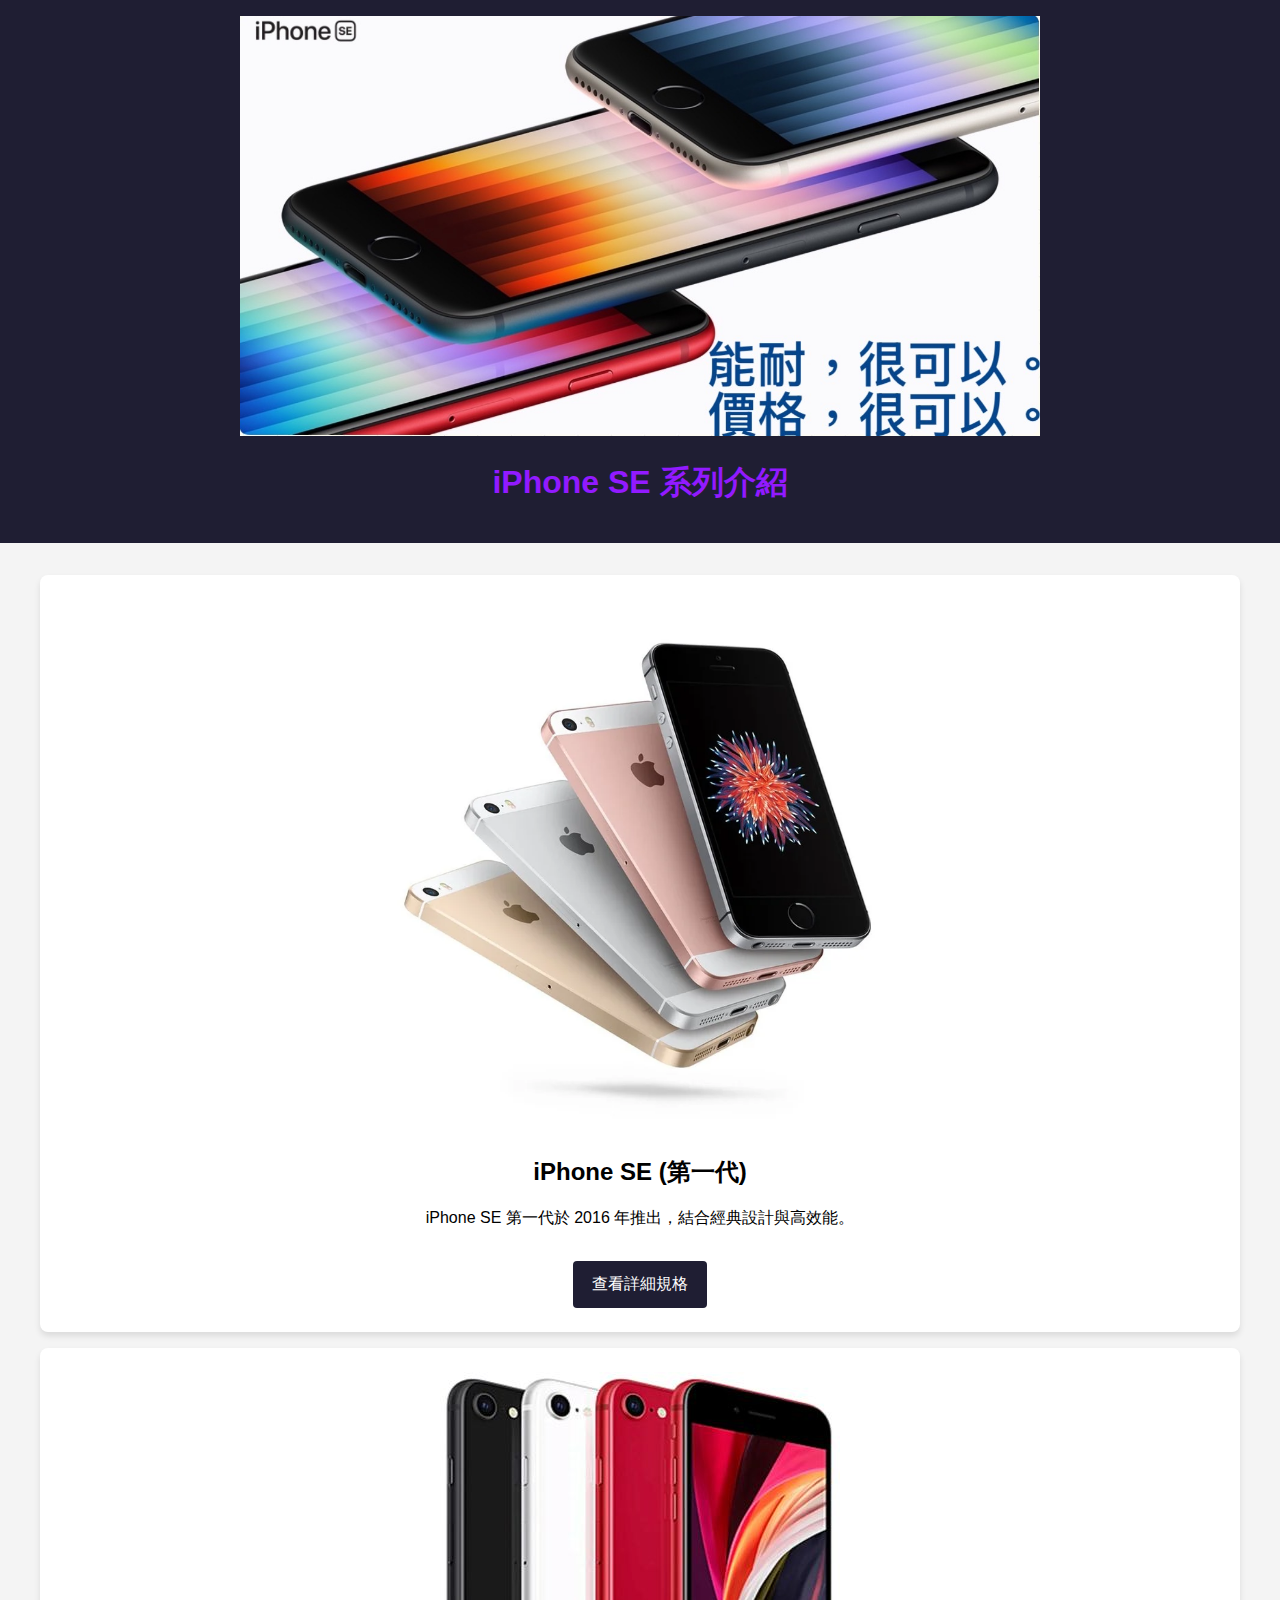
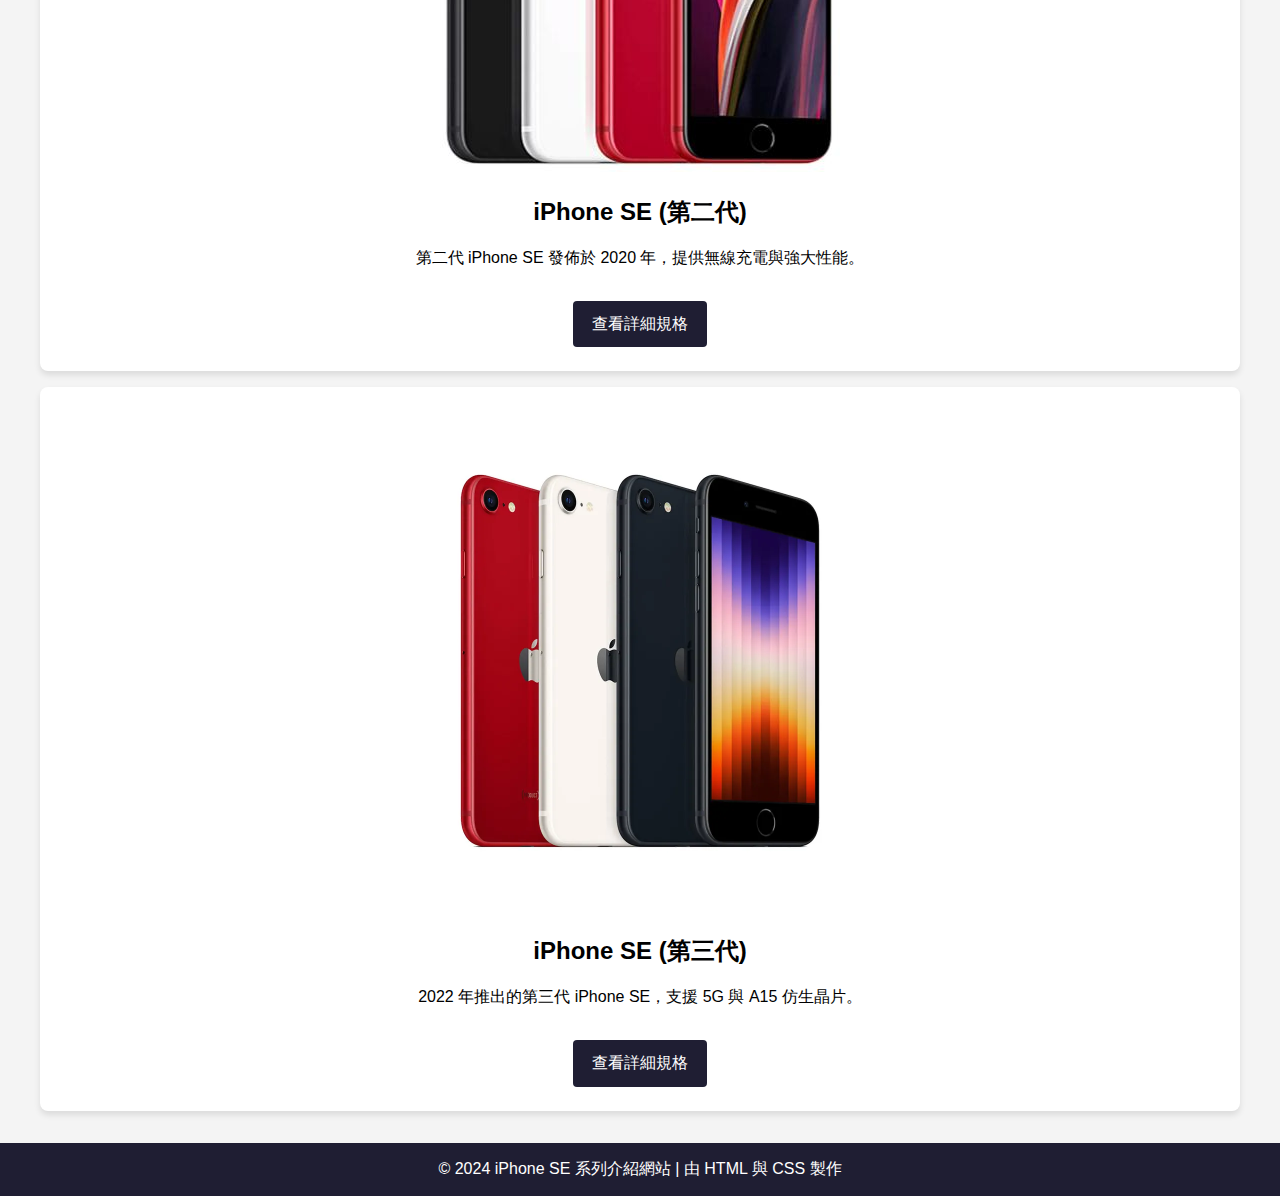
==== index.html @ 806b2346 "Add files via upload" ====
<!DOCTYPE html>
<html lang="zh-Hant">
<head>
    <meta charset="UTF-8">
    <meta name="viewport" content="width=device-width, initial-scale=1.0">
    <title>iPhone SE 系列介紹</title>
    <link rel="stylesheet" href="style.css">
    <link rel="icon" type="image/x-icon" href="apple.ico">
</head>
<body>
    <header>
        <img src="iphone-se_overview.jpg"  class="header-logo"width="800">
        <h1>iPhone SE 系列介紹</h1>
    </header>

    <div class="container">
        <div class="card">
            <img src=iphone-se-1st.jpg alt="iPhone SE 第一代" width="800">
            <h2>iPhone SE (第一代)</h2>
            <p>iPhone SE 第一代於 2016 年推出，結合經典設計與高效能。</p>
            <a href="iphone-se-1st.html">查看詳細規格</a>
        </div>

        <div class="card">
            <img src=iphone-se-2nd.jpg alt="iPhone SE 第二代"width="400">
            <h2>iPhone SE (第二代)</h2>
            <p>第二代 iPhone SE 發佈於 2020 年，提供無線充電與強大性能。</p>
            <a href="iphone-se-2nd.html">查看詳細規格</a>
        </div>

        <div class="card">
            <img src=iphone-se-3rd.jpg alt="iPhone SE 第三代"width="500">
            <h2>iPhone SE (第三代)</h2>
            <p>2022 年推出的第三代 iPhone SE，支援 5G 與 A15 仿生晶片。</p>
            <a href="iphone-se-3rd.html">查看詳細規格</a> 
        </div>
    </div>

    <footer>
        &copy; 2024 iPhone SE 系列介紹網站 | 由 HTML 與 CSS 製作
    </footer>
</body>
</html>
---- style.css ----
/* style.css */
body {
    font-family: Arial, sans-serif;
    margin: 0;
    padding: 0;
    background-color: #f4f4f4;
}

header {
    background-color: #1f1e33;
    padding: 1rem 0;
    text-align: center;
}
header h1 {
            color:  #921AFF ;
        }
.header-logo {
    max-width: 100%; 
    height: auto;  
    margin: 0 auto;  
}
.container {
    max-width: 1200px;
    margin: 2rem auto;
    padding: 0 1rem;
}

.card {
    background: white;
    border-radius: 8px;
    box-shadow: 0 4px 6px rgba(0, 0, 0, 0.1);
    margin: 1rem 0;
    padding: 1.5rem;
    text-align: center;
}

.card img {
    max-width: 100%;
    height: auto;
    border-radius: 8px;
}

.card a {
    display: inline-block;
    margin-top: 1rem;
    padding: 0.8rem 1.2rem;
    background-color: #1f1e33;
    color: white;
    text-decoration: none;
    border-radius: 4px;
    font-size: 1rem;
}

.card a:hover {
    background-color: #005bb5;
}

footer {
    text-align: center;
    padding: 1rem;
    background-color: #1f1e33;
    color: white;
    margin-top: 2rem;
}
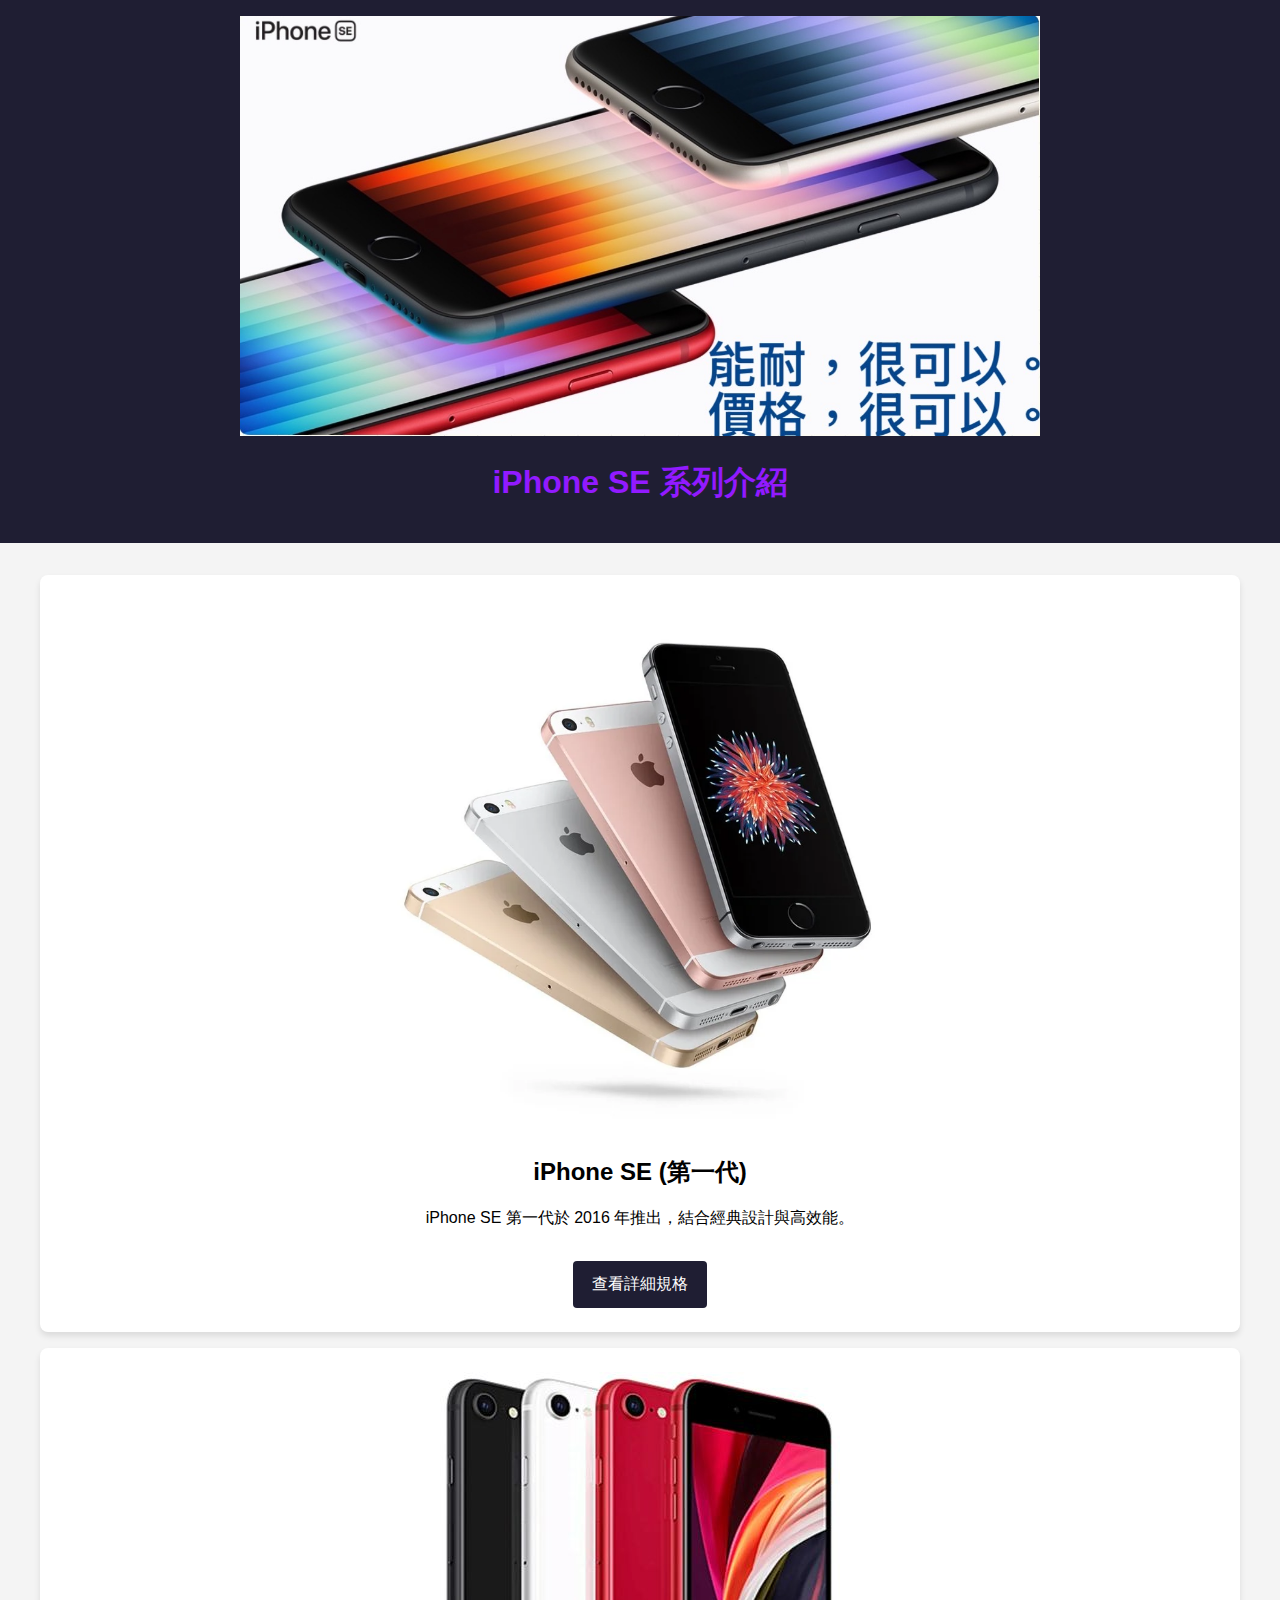
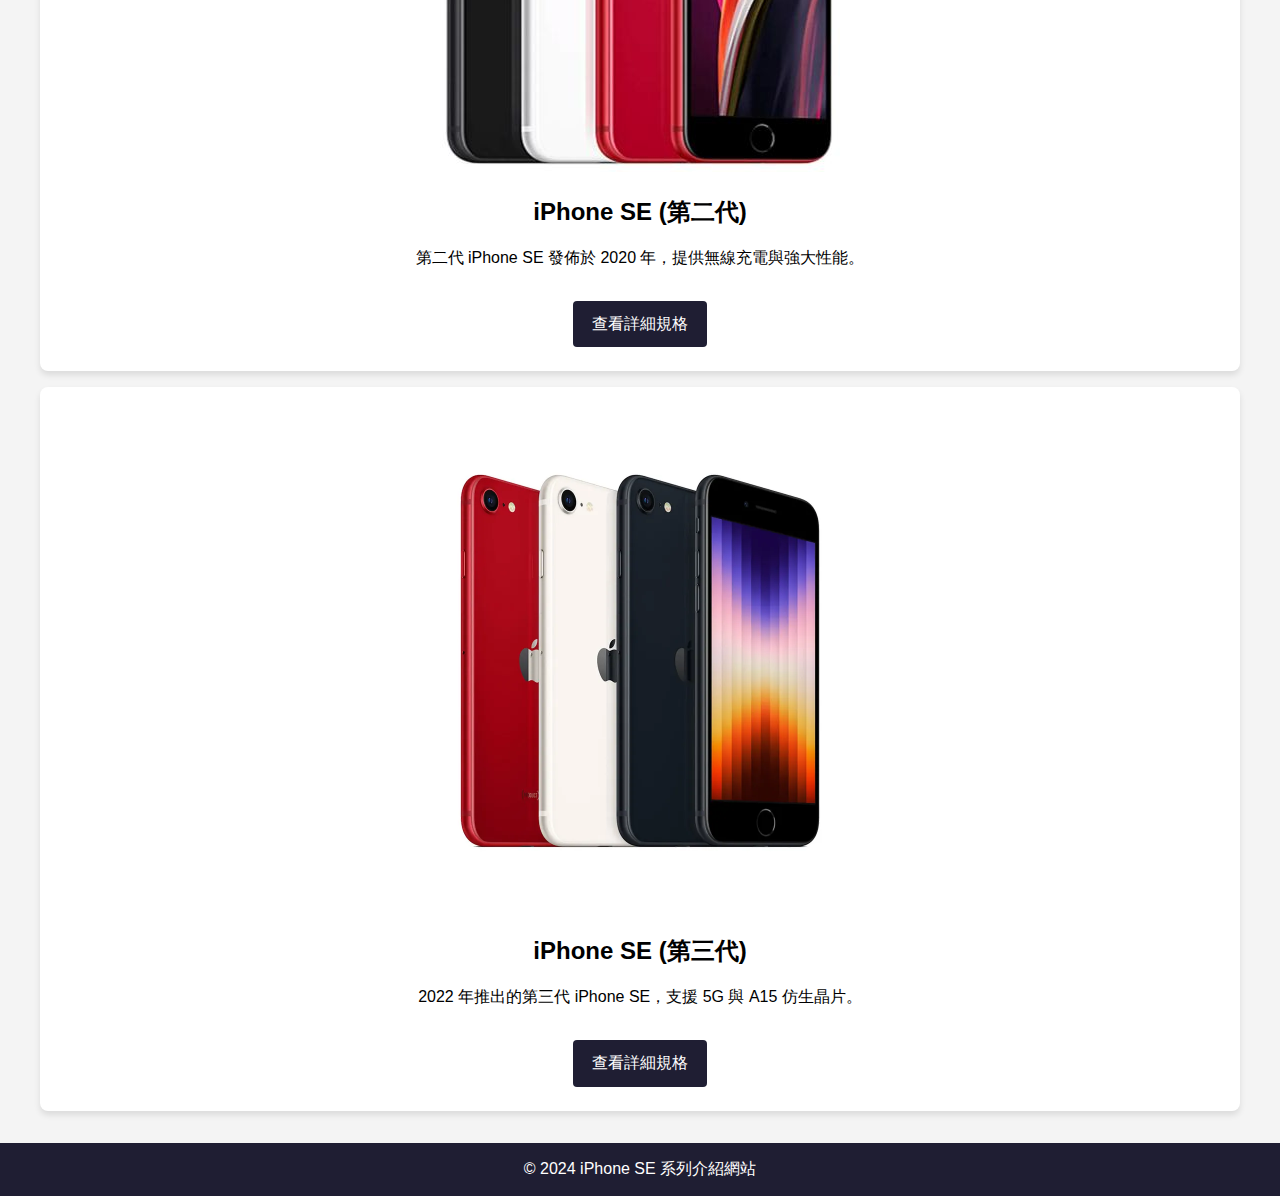
==== commit 4d3a3ebb: "Update index.html" ====
--- a/index.html
+++ b/index.html
@@ -37,7 +37,7 @@
     </div>
 
     <footer>
-        &copy; 2024 iPhone SE 系列介紹網站 | 由 HTML 與 CSS 製作
+        &copy; 2024 iPhone SE 系列介紹網站 
     </footer>
 </body>
 </html>
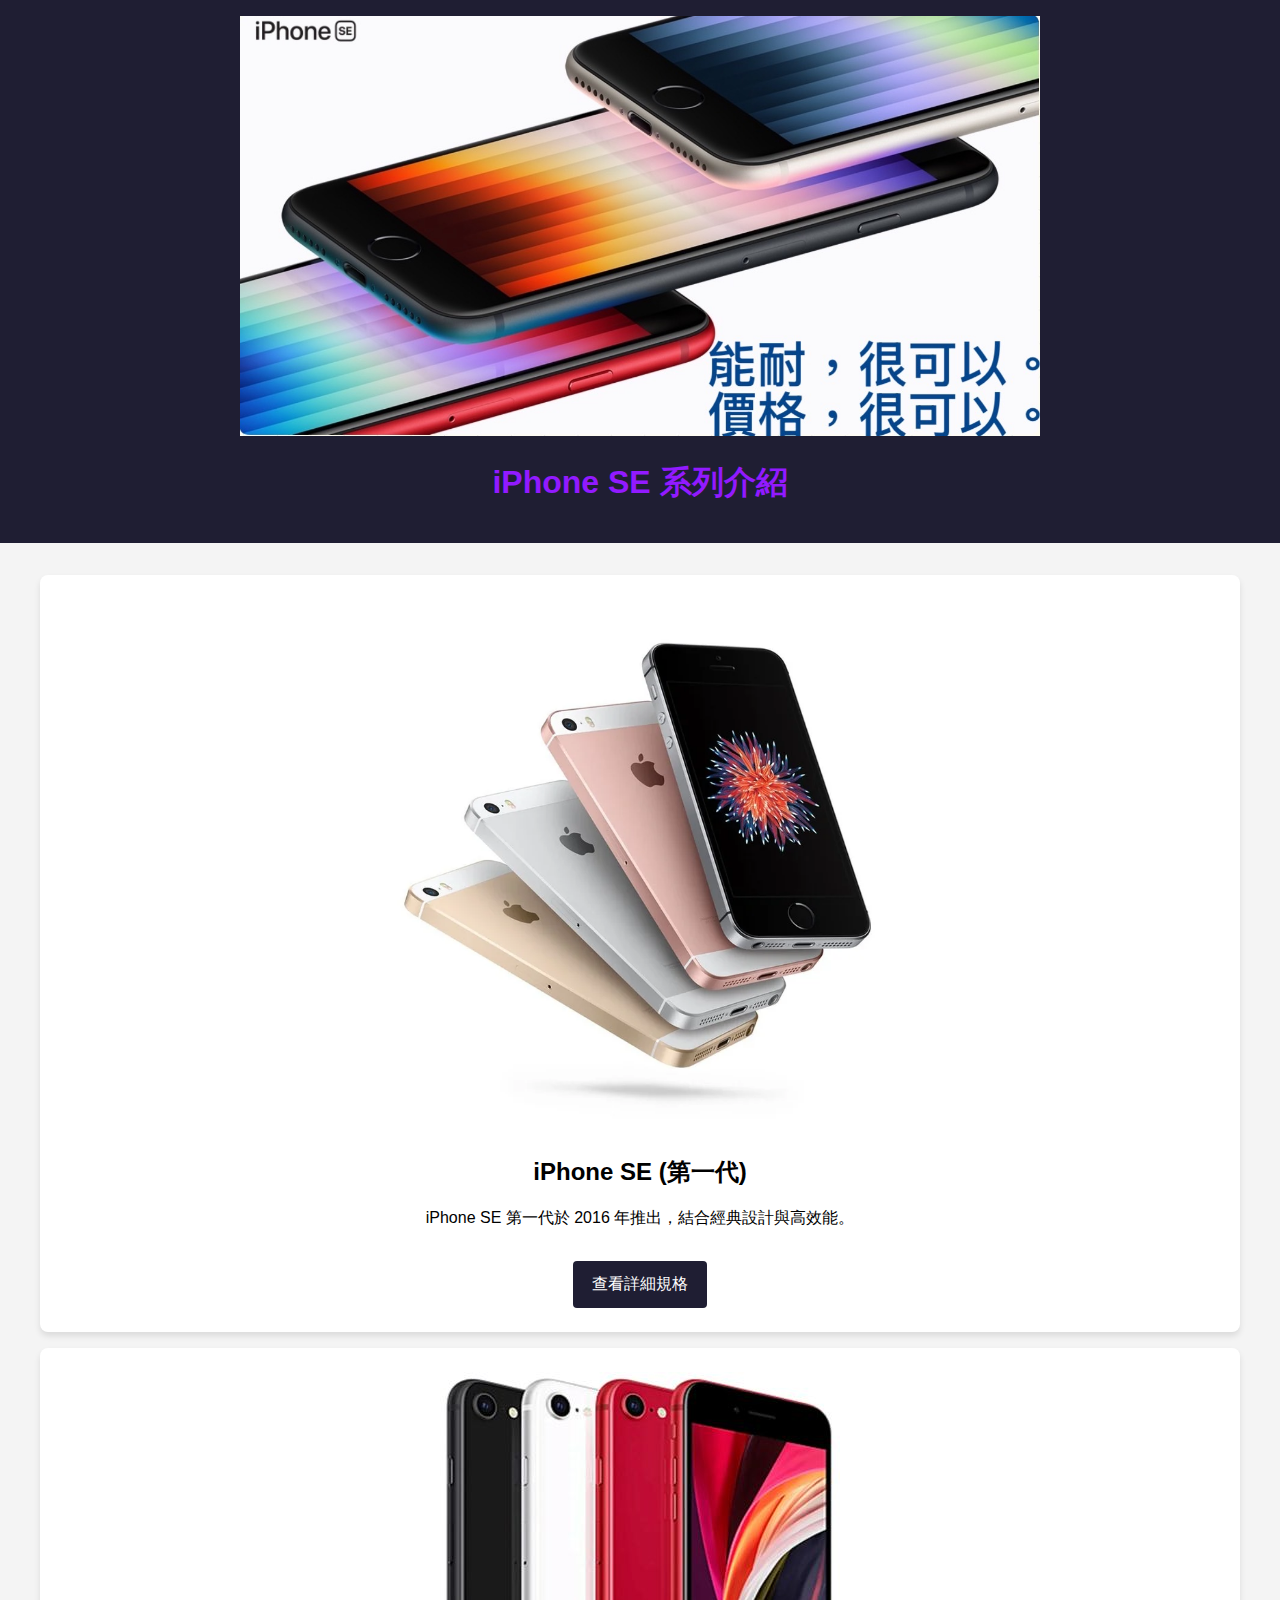
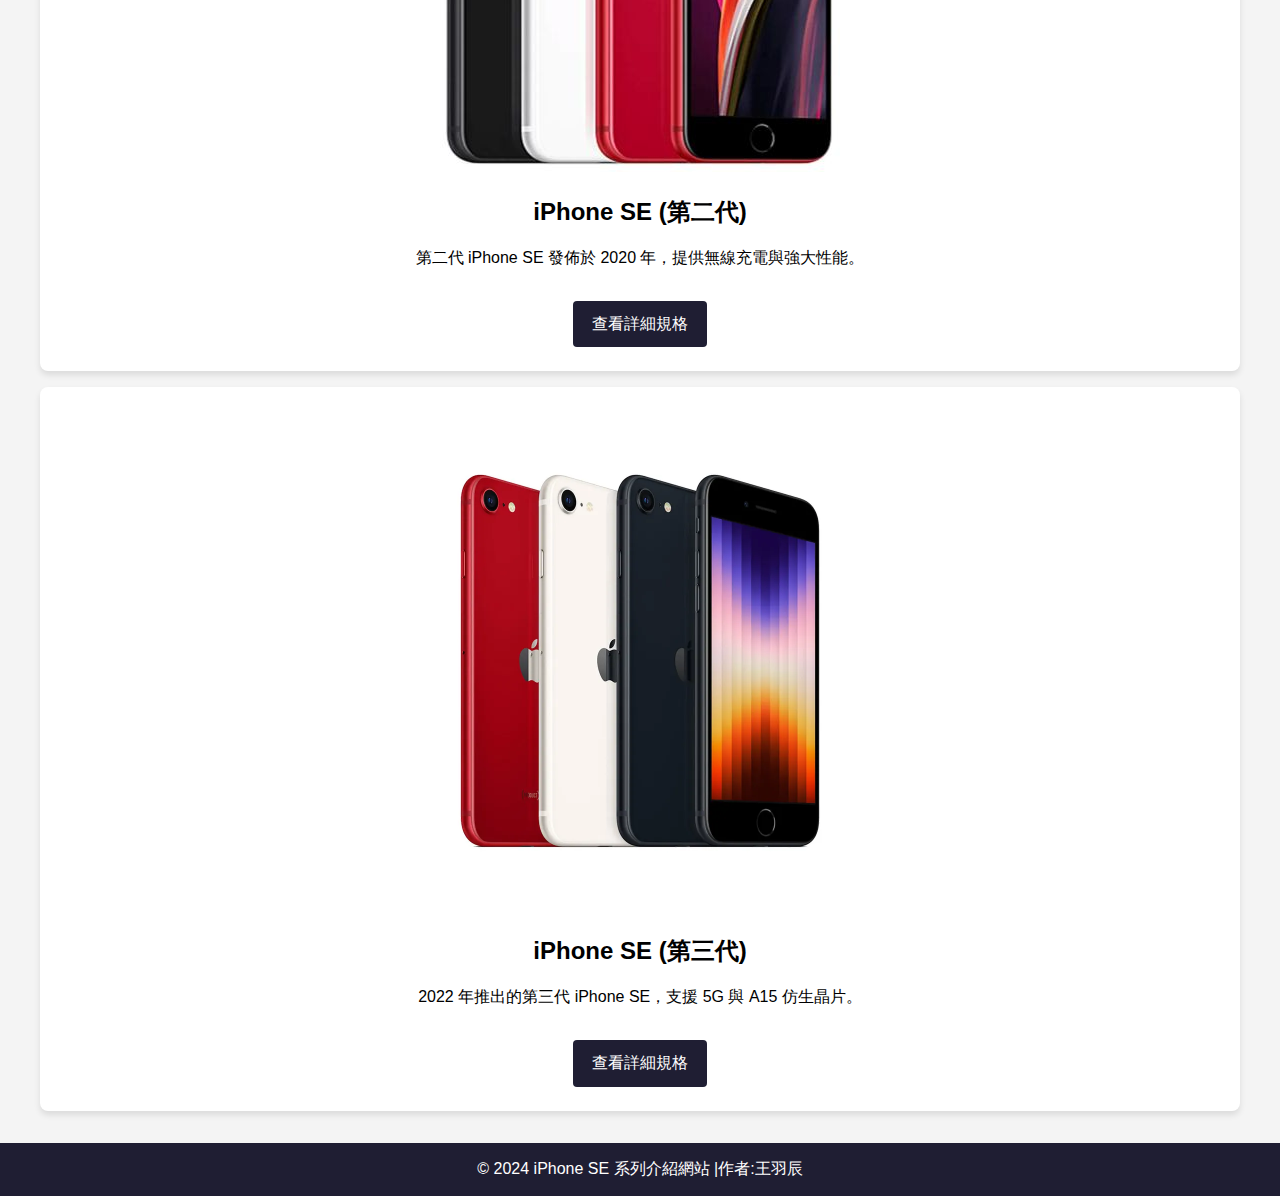
==== commit 6c438017: "Add files via upload" ====
--- a/index.html
+++ b/index.html
@@ -37,7 +37,7 @@
     </div>
 
     <footer>
-        &copy; 2024 iPhone SE 系列介紹網站 
+        &copy; 2024 iPhone SE 系列介紹網站 |作者:王羽辰
     </footer>
 </body>
 </html>
